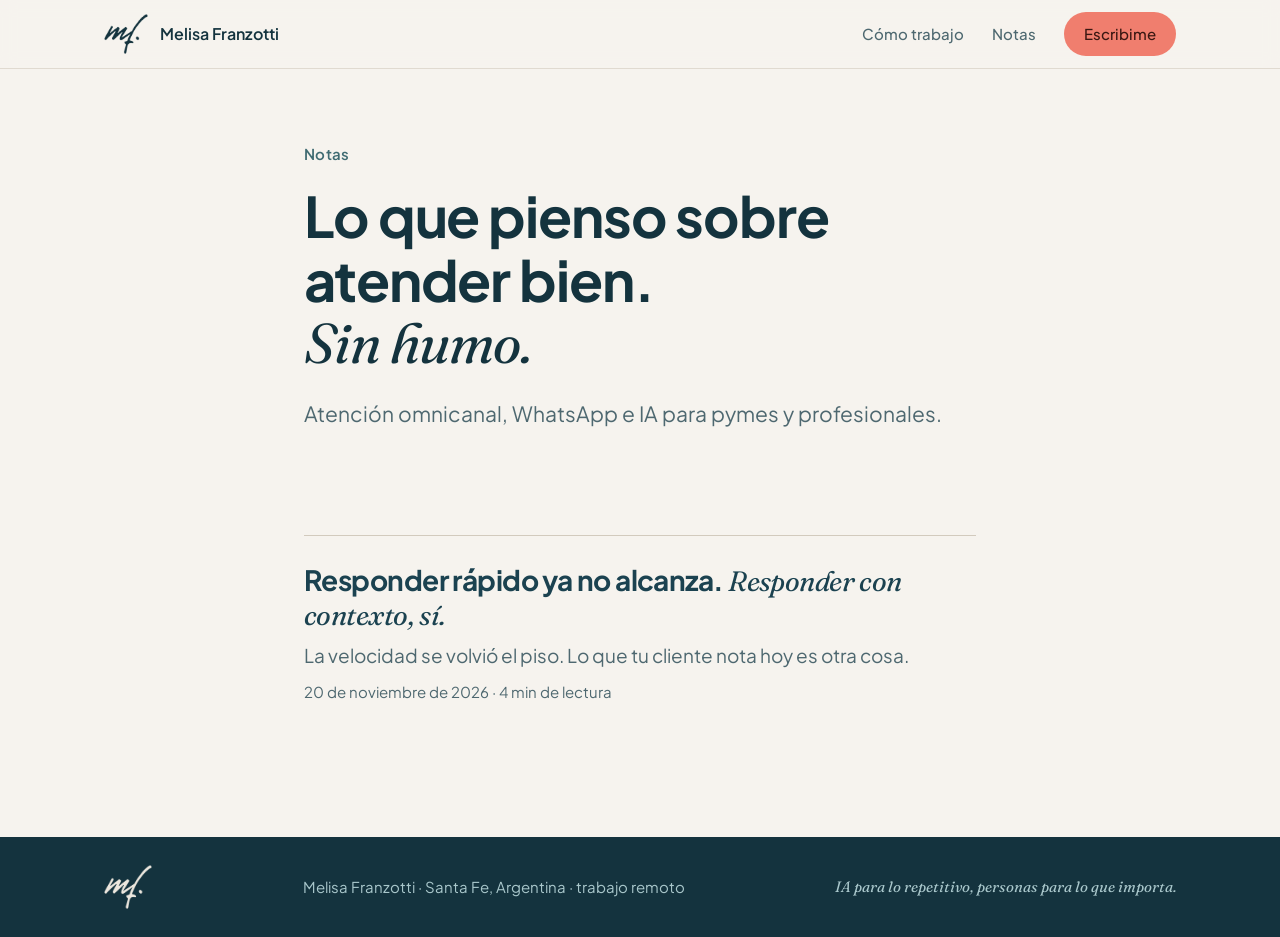
==== notas/index.html @ 8e1c5d02 "Sección Notas y primera nota: responder con contexto (pendiente de aprobación) Co-Authored-By: Claud" ====
<!doctype html>
<html lang="es-AR">
<head>
<meta charset="utf-8">
<meta name="viewport" content="width=device-width, initial-scale=1">
<title>Notas sobre atención omnicanal, WhatsApp e IA para pymes · Melisa Franzotti</title>
<meta name="description" content="Opiniones y miradas de Melisa Franzotti sobre atención omnicanal, marketing conversacional y el uso de la IA en la atención de pymes y profesionales.">
<meta name="author" content="Melisa Franzotti">
<link rel="canonical" href="https://melisafranzotti.github.io/notas/">
<link rel="icon" href="../img/favicon.png" type="image/png">
<meta property="og:type" content="website">
<meta property="og:locale" content="es_AR">
<meta property="og:title" content="Notas · Melisa Franzotti">
<meta property="og:description" content="Atención omnicanal, marketing conversacional e IA para pymes, sin humo.">
<meta property="og:url" content="https://melisafranzotti.github.io/notas/">
<meta property="og:image" content="https://melisafranzotti.github.io/img/og.jpg">
<meta name="theme-color" content="#1B4250">
<link rel="preconnect" href="https://fonts.googleapis.com">
<link rel="preconnect" href="https://fonts.gstatic.com" crossorigin>
<link rel="stylesheet" href="https://fonts.googleapis.com/css2?family=Fraunces:ital,opsz,wght@1,9..144,400&family=Plus+Jakarta+Sans:wght@400;500;600;700&display=swap">
<link rel="stylesheet" href="notas.css">
</head>
<body>

<header class="nav">
  <div class="wrap">
    <a class="nav-firma" href="../"><img src="../img/mf-tinta.png" alt="mf." width="44" height="40"><span>Melisa Franzotti</span></a>
    <nav class="nav-links" aria-label="Principal">
      <a href="../#como">Cómo trabajo</a>
      <a href="./" aria-current="page">Notas</a>
      <a class="btn btn-coral" href="https://wa.me/5493435143887?text=Hola%20Melisa%2C%20vi%20tu%20sitio%20y%20quiero%20consultarte" target="_blank" rel="noopener">Escribime</a>
    </nav>
  </div>
</header>

<main>
  <div class="cabecera">
    <div class="angosto">
      <p class="eyebrow">Notas</p>
      <h1>Lo que pienso sobre atender bien. <span class="serif">Sin humo.</span></h1>
      <p class="bajada">Atención omnicanal, WhatsApp e IA para pymes y profesionales.</p>
    </div>
  </div>
  <div class="angosto">
    <ul class="lista-notas">
      <li>
        <a href="responder-con-contexto/">
          <h2>Responder rápido ya no alcanza. <span class="serif">Responder con contexto, sí.</span></h2>
        </a>
        <p>La velocidad se volvió el piso. Lo que tu cliente nota hoy es otra cosa.</p>
        <p class="meta">20 de noviembre de 2026 · 4 min de lectura</p>
      </li>
    </ul>
  </div>
</main>

<footer>
  <div class="wrap">
    <img src="../img/mf-crema.png" alt="mf." width="48" height="44">
    <span>Melisa Franzotti · Santa Fe, Argentina · trabajo remoto</span>
    <span class="serif">IA para lo repetitivo, personas para lo que importa.</span>
  </div>
</footer>

</body>
</html>
---- notas/notas.css ----
:root{
  --petroleo:#1B4250; --petroleo-osc:#14333E; --agua:#6E9FA6; --agua-clara:#D3E2E3; --agua-texto:#3F6B72;
  --crema:#ECE7DE; --crema-clara:#F6F3EE; --coral:#F07E6E; --coral-texto:#3A1712; --gris:#4E6870; --linea:#D2CABD;
}
*{box-sizing:border-box}
body{margin:0;font-family:'Plus Jakarta Sans',system-ui,sans-serif;color:var(--petroleo-osc);background:var(--crema-clara);font-size:19px;line-height:1.7;-webkit-font-smoothing:antialiased}
img{max-width:100%;display:block}
a{color:var(--petroleo)}
.serif{font-family:'Fraunces',Georgia,serif;font-style:italic;font-weight:400}
.wrap{max-width:1120px;margin:0 auto;padding:0 24px}
.angosto{max-width:720px;margin:0 auto;padding:0 24px}
.eyebrow{font-size:15px;font-weight:600;letter-spacing:.02em;color:var(--agua-texto);margin:0 0 16px}
h1,h2,h3{margin:0;line-height:1.15;letter-spacing:-.02em}
.btn{display:inline-flex;align-items:center;gap:10px;min-height:52px;padding:0 26px;border-radius:999px;font-weight:700;font-size:17px;text-decoration:none}
.btn:focus-visible{outline:3px solid var(--agua);outline-offset:3px}
.btn-coral{background:var(--coral);color:var(--coral-texto)}

.nav{position:sticky;top:0;z-index:10;background:rgba(246,243,238,.92);backdrop-filter:blur(8px);border-bottom:1px solid rgba(210,202,189,.6)}
.nav .wrap{display:flex;align-items:center;justify-content:space-between;height:68px}
.nav-firma{display:flex;align-items:center;gap:12px;text-decoration:none;color:var(--petroleo-osc);font-weight:600;font-size:16px}
.nav-firma img{width:44px;height:auto}
.nav-links{display:flex;align-items:center;gap:28px}
.nav-links a{text-decoration:none;font-size:15px;font-weight:500;color:var(--gris)}
.nav .btn{min-height:44px;padding:0 20px;font-size:15px}
.nav-links a.btn-coral{color:var(--coral-texto)}

.cabecera{padding:72px 0 40px}
.cabecera h1{font-size:clamp(36px,5vw,56px);font-weight:700;margin-bottom:20px}
.cabecera h1 .serif{display:block}
.bajada{font-size:21px;color:var(--gris);margin:0 0 24px}
.meta{font-size:15px;color:var(--gris)}
.cuerpo{padding:24px 0 72px}
.cuerpo h2{font-size:30px;font-weight:700;margin:48px 0 16px}
.cuerpo p{margin:0 0 20px}
.cuerpo ul,.cuerpo ol{padding-left:24px;margin:0 0 20px}
.cuerpo li{margin-bottom:8px}
.cuerpo blockquote{margin:40px 0;padding:0 0 0 24px;border-left:3px solid var(--coral);font-family:'Fraunces',Georgia,serif;font-style:italic;font-size:28px;line-height:1.3;color:var(--petroleo)}
.cierre{margin-top:48px;padding:32px;border-radius:24px;background:var(--petroleo);color:var(--crema)}
.cierre p{color:#C9D9DB}
.cierre strong{color:var(--crema)}

.lista-notas{list-style:none;padding:0;margin:40px 0 96px}
.lista-notas li{border-top:1px solid var(--linea);padding:28px 0}
.lista-notas a{text-decoration:none}
.lista-notas h2{font-size:28px;font-weight:700;margin-bottom:8px}
.lista-notas p{color:var(--gris);margin:0 0 8px}

footer{background:var(--petroleo-osc);color:#A9C7CB;font-size:15px}
footer .wrap{display:flex;flex-wrap:wrap;gap:16px;align-items:center;justify-content:space-between;padding-top:28px;padding-bottom:28px}
footer img{width:48px}
footer a{color:#A9C7CB}
@media (max-width:900px){.nav-links a:not(.btn){display:none}}
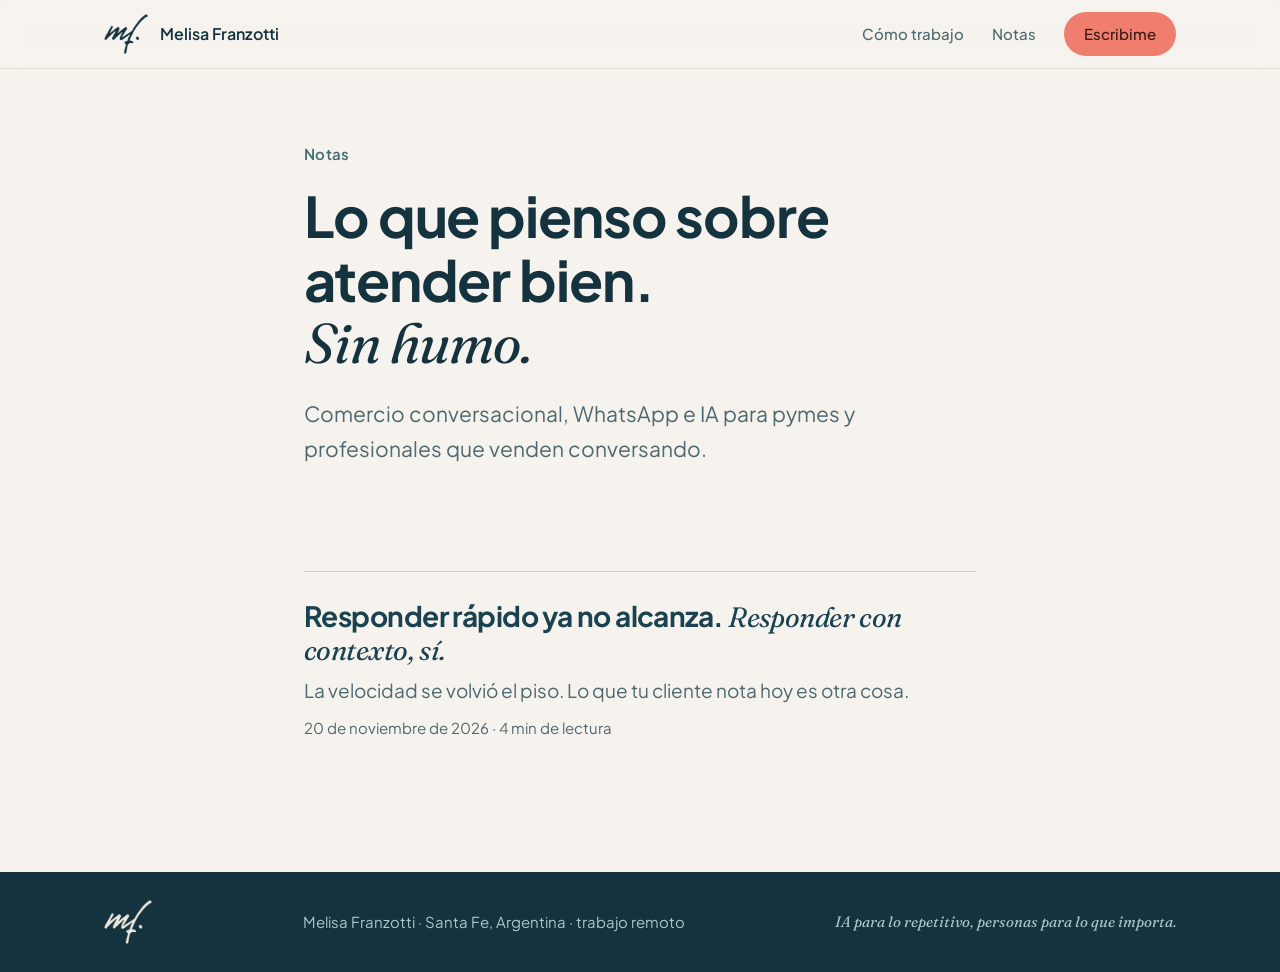
==== commit 3cfa6461: "Comercio conversacional: fórmula nueva, SEO (FAQPage, metas) y sección Notas en la home Co-Authored-" ====
--- a/notas/index.html
+++ b/notas/index.html
@@ -3,17 +3,17 @@
 <head>
 <meta charset="utf-8">
 <meta name="viewport" content="width=device-width, initial-scale=1">
-<title>Notas sobre atención omnicanal, WhatsApp e IA para pymes · Melisa Franzotti</title>
-<meta name="description" content="Opiniones y miradas de Melisa Franzotti sobre atención omnicanal, marketing conversacional y el uso de la IA en la atención de pymes y profesionales.">
+<title>Notas sobre comercio conversacional, WhatsApp e IA para pymes · Melisa Franzotti</title>
+<meta name="description" content="Opiniones y miradas de Melisa Franzotti sobre comercio conversacional, atención omnicanal y el uso de la IA para vender por WhatsApp y redes en pymes y profesionales.">
 <meta name="author" content="Melisa Franzotti">
-<link rel="canonical" href="https://melisafranzotti.github.io/notas/">
+<link rel="canonical" href="https://melisafranzotti.com.ar/notas/">
 <link rel="icon" href="../img/favicon.png" type="image/png">
 <meta property="og:type" content="website">
 <meta property="og:locale" content="es_AR">
 <meta property="og:title" content="Notas · Melisa Franzotti">
-<meta property="og:description" content="Atención omnicanal, marketing conversacional e IA para pymes, sin humo.">
-<meta property="og:url" content="https://melisafranzotti.github.io/notas/">
-<meta property="og:image" content="https://melisafranzotti.github.io/img/og.jpg">
+<meta property="og:description" content="Comercio conversacional, omnicanalidad e IA para pymes, sin humo.">
+<meta property="og:url" content="https://melisafranzotti.com.ar/notas/">
+<meta property="og:image" content="https://melisafranzotti.com.ar/img/og.jpg">
 <meta name="theme-color" content="#1B4250">
 <link rel="preconnect" href="https://fonts.googleapis.com">
 <link rel="preconnect" href="https://fonts.gstatic.com" crossorigin>
@@ -27,7 +27,7 @@
     <a class="nav-firma" href="../"><img src="../img/mf-tinta.png" alt="mf." width="44" height="40"><span>Melisa Franzotti</span></a>
     <nav class="nav-links" aria-label="Principal">
       <a href="../#como">Cómo trabajo</a>
-      <a href="./" aria-current="page">Notas</a>
+      <a class="nav-notas" href="./" aria-current="page">Notas</a>
       <a class="btn btn-coral" href="https://wa.me/5493435143887?text=Hola%20Melisa%2C%20vi%20tu%20sitio%20y%20quiero%20consultarte" target="_blank" rel="noopener">Escribime</a>
     </nav>
   </div>
@@ -38,7 +38,7 @@
     <div class="angosto">
       <p class="eyebrow">Notas</p>
       <h1>Lo que pienso sobre atender bien. <span class="serif">Sin humo.</span></h1>
-      <p class="bajada">Atención omnicanal, WhatsApp e IA para pymes y profesionales.</p>
+      <p class="bajada">Comercio conversacional, WhatsApp e IA para pymes y profesionales que venden conversando.</p>
     </div>
   </div>
   <div class="angosto">
--- a/notas/notas.css
+++ b/notas/notas.css
@@ -49,4 +49,4 @@
 footer .wrap{display:flex;flex-wrap:wrap;gap:16px;align-items:center;justify-content:space-between;padding-top:28px;padding-bottom:28px}
 footer img{width:48px}
 footer a{color:#A9C7CB}
-@media (max-width:900px){.nav-links a:not(.btn){display:none}}
+@media (max-width:900px){.nav-links a:not(.btn):not(.nav-notas){display:none}.nav-links{gap:16px}}
